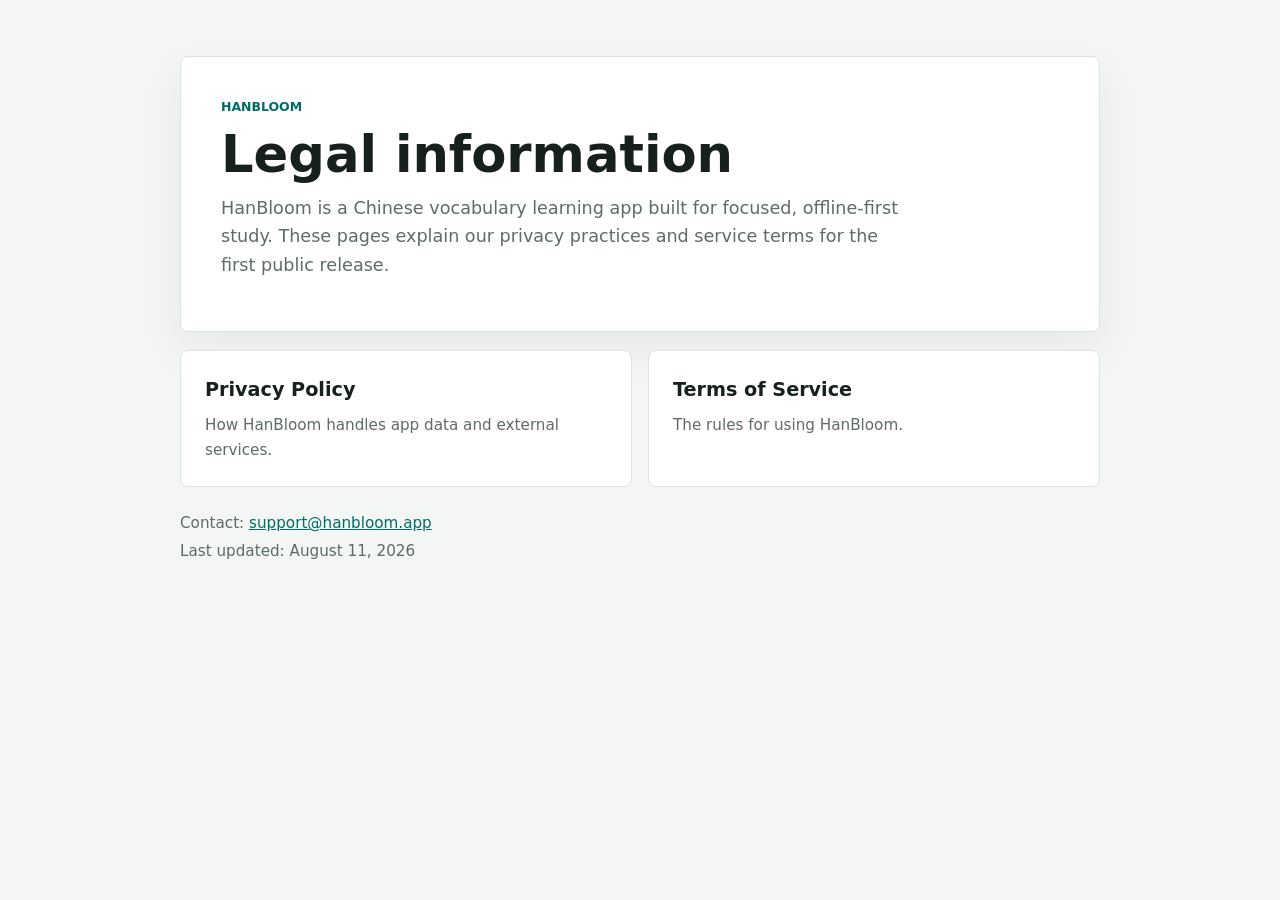
==== index.html @ 1d3c4e45 "Add HanBloom legal pages / 添加 HanBloom 法务页面" ====
<!doctype html>
<html lang="en">
<head>
  <meta charset="utf-8">
  <meta name="viewport" content="width=device-width, initial-scale=1">
  <title>HanBloom Legal</title>
  <meta name="description" content="Legal documents for HanBloom, a Chinese vocabulary learning app.">
  <link rel="stylesheet" href="styles.css">
</head>
<body>
  <main class="page">
    <section class="hero">
      <p class="eyebrow">HanBloom</p>
      <h1>Legal information</h1>
      <p class="lede">
        HanBloom is a Chinese vocabulary learning app built for focused,
        offline-first study. These pages explain our privacy practices and
        service terms for the first public release.
      </p>
    </section>

    <section class="links" aria-label="Legal documents">
      <a class="link-card" href="privacy-policy.html">
        <span>Privacy Policy</span>
        <small>How HanBloom handles app data and external services.</small>
      </a>
      <a class="link-card" href="terms-of-service.html">
        <span>Terms of Service</span>
        <small>The rules for using HanBloom.</small>
      </a>
    </section>

    <footer>
      <p>Contact: <a href="mailto:support@hanbloom.app">support@hanbloom.app</a></p>
      <p>Last updated: August 11, 2026</p>
    </footer>
  </main>
</body>
</html>
---- styles.css ----
:root {
  color-scheme: light;
  --bg: #f4f6f5;
  --surface: #ffffff;
  --text: #17201f;
  --muted: #5f6b68;
  --line: #dbe4e1;
  --accent: #008f86;
  --accent-dark: #006d66;
  --accent-soft: #e3f3f0;
}

* {
  box-sizing: border-box;
}

body {
  margin: 0;
  background: var(--bg);
  color: var(--text);
  font-family: Inter, ui-sans-serif, system-ui, -apple-system, BlinkMacSystemFont, "Segoe UI", sans-serif;
  line-height: 1.6;
}

a {
  color: var(--accent-dark);
}

.page {
  width: min(920px, calc(100% - 32px));
  margin: 0 auto;
  padding: 56px 0;
}

.hero,
article {
  background: var(--surface);
  border: 1px solid var(--line);
  border-radius: 8px;
  padding: 40px;
  box-shadow: 0 18px 45px rgba(23, 32, 31, 0.06);
}

.eyebrow {
  margin: 0 0 10px;
  color: var(--accent-dark);
  font-size: 0.78rem;
  font-weight: 700;
  letter-spacing: 0;
  text-transform: uppercase;
}

h1 {
  margin: 0;
  font-size: clamp(2.1rem, 4vw, 3.5rem);
  line-height: 1.08;
  letter-spacing: 0;
}

h2 {
  margin: 34px 0 8px;
  font-size: 1.25rem;
  line-height: 1.25;
  letter-spacing: 0;
}

p {
  margin: 12px 0;
}

.lede {
  max-width: 680px;
  color: var(--muted);
  font-size: 1.1rem;
}

.updated {
  color: var(--muted);
  font-size: 0.95rem;
}

.links {
  display: grid;
  grid-template-columns: repeat(2, minmax(0, 1fr));
  gap: 16px;
  margin-top: 18px;
}

.link-card {
  display: block;
  min-height: 132px;
  padding: 24px;
  background: var(--surface);
  border: 1px solid var(--line);
  border-radius: 8px;
  color: var(--text);
  text-decoration: none;
  transition: border-color 160ms ease, transform 160ms ease;
}

.link-card:hover {
  border-color: var(--accent);
  transform: translateY(-2px);
}

.link-card span {
  display: block;
  font-size: 1.2rem;
  font-weight: 750;
}

.link-card small {
  display: block;
  margin-top: 8px;
  color: var(--muted);
  font-size: 0.95rem;
}

.topnav {
  display: flex;
  justify-content: space-between;
  gap: 16px;
  margin-bottom: 18px;
  padding: 0 4px;
  font-size: 0.95rem;
}

.topnav a {
  color: var(--accent-dark);
  font-weight: 650;
  text-decoration: none;
}

.topnav a:hover {
  text-decoration: underline;
}

footer {
  margin-top: 24px;
  color: var(--muted);
  font-size: 0.95rem;
}

footer p {
  margin: 4px 0;
}

@media (max-width: 680px) {
  .page {
    width: min(100% - 24px, 920px);
    padding: 28px 0;
  }

  .hero,
  article {
    padding: 24px;
  }

  .links {
    grid-template-columns: 1fr;
  }

  .topnav {
    flex-direction: column;
    gap: 8px;
  }
}
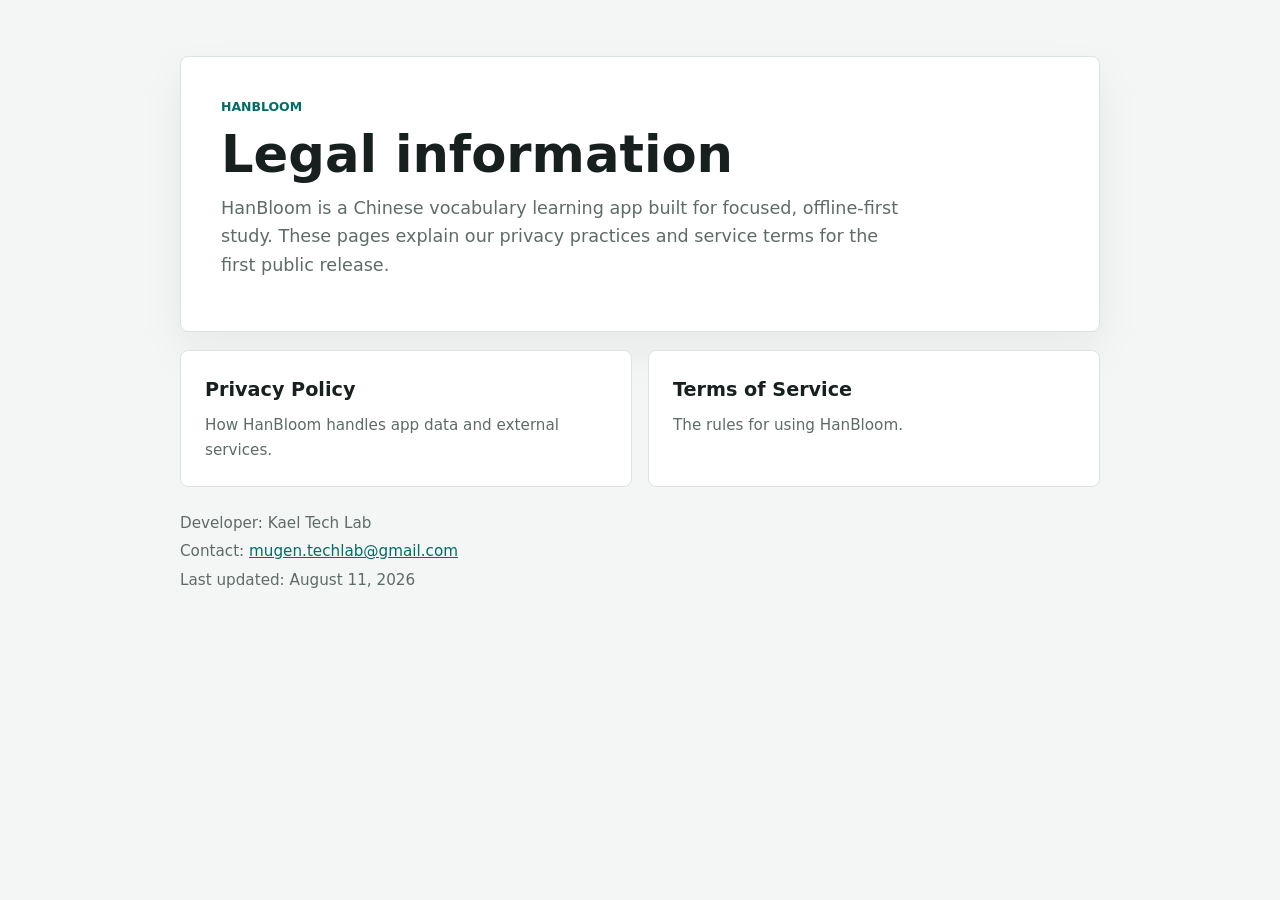
==== commit 257b8b8a: "Update legal contact details / 更新法务联系信息" ====
--- a/index.html
+++ b/index.html
@@ -31,7 +31,8 @@
     </section>
 
     <footer>
-      <p>Contact: <a href="mailto:support@hanbloom.app">support@hanbloom.app</a></p>
+      <p>Developer: Kael Tech Lab</p>
+      <p>Contact: <a href="mailto:mugen.techlab@gmail.com">mugen.techlab@gmail.com</a></p>
       <p>Last updated: August 11, 2026</p>
     </footer>
   </main>
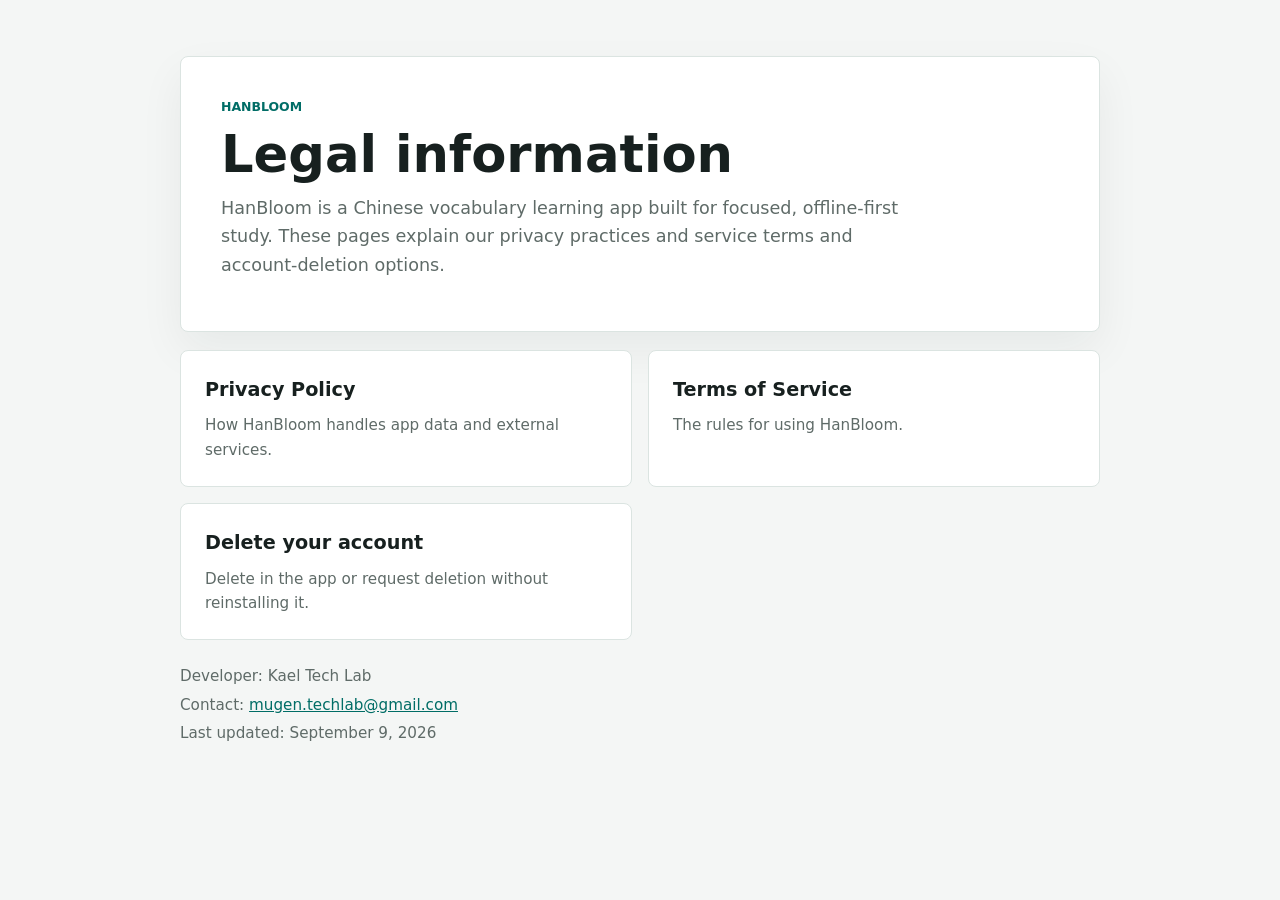
==== commit b8255643: "Publish account deletion policy / 发布账号删除政策" ====
--- a/index.html
+++ b/index.html
@@ -15,7 +15,7 @@
       <p class="lede">
         HanBloom is a Chinese vocabulary learning app built for focused,
         offline-first study. These pages explain our privacy practices and
-        service terms for the first public release.
+        service terms and account-deletion options.
       </p>
     </section>
 
@@ -28,12 +28,16 @@
         <span>Terms of Service</span>
         <small>The rules for using HanBloom.</small>
       </a>
+      <a class="link-card" href="account-deletion.html">
+        <span>Delete your account</span>
+        <small>Delete in the app or request deletion without reinstalling it.</small>
+      </a>
     </section>
 
     <footer>
       <p>Developer: Kael Tech Lab</p>
       <p>Contact: <a href="mailto:mugen.techlab@gmail.com">mugen.techlab@gmail.com</a></p>
-      <p>Last updated: August 11, 2026</p>
+      <p>Last updated: September 9, 2026</p>
     </footer>
   </main>
 </body>
